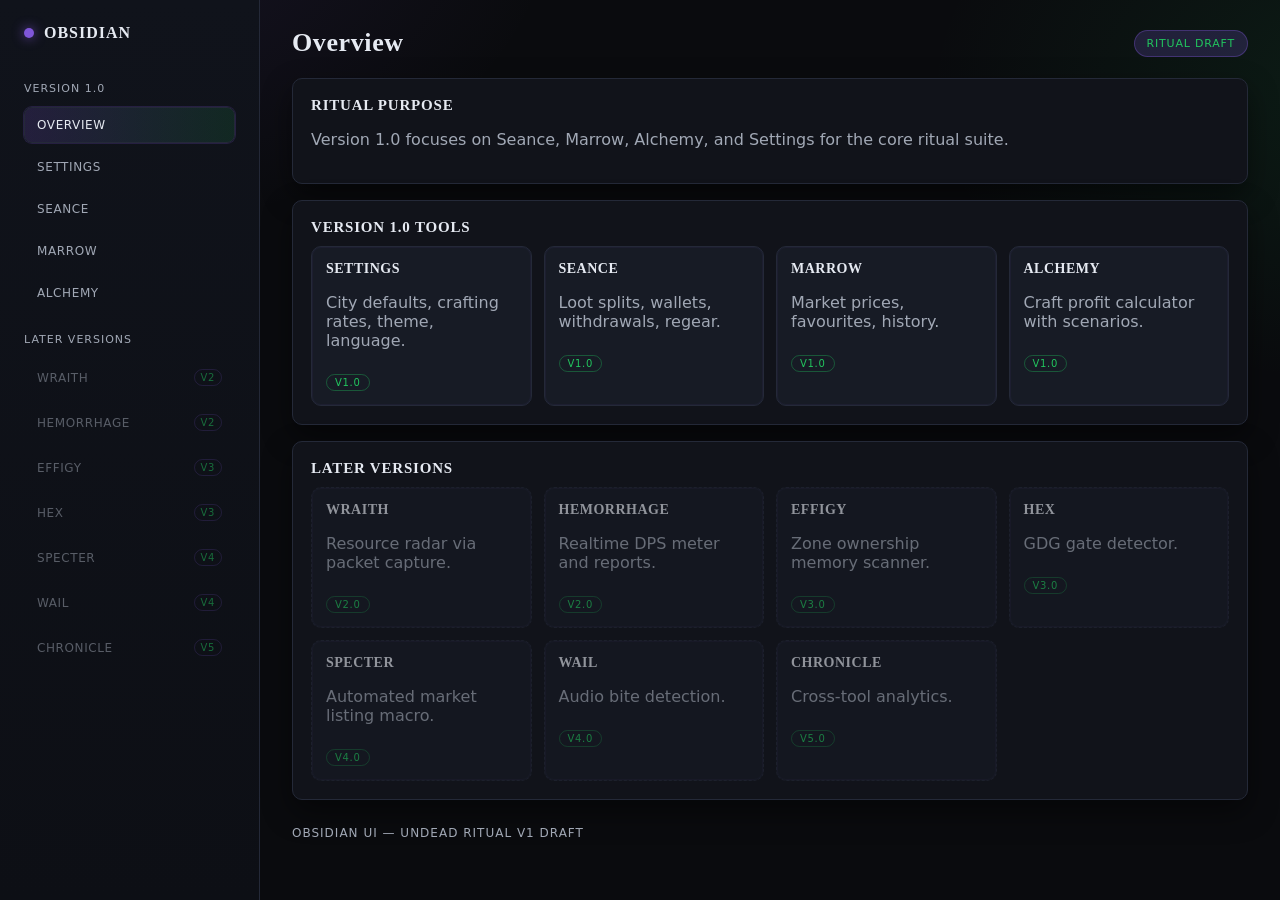
==== ui/index.html @ a00f249b "Initial Obsidian v1 setup Co-authored-by: Copilot <223556219+Copilot@users.noreply.github.com>" ====
<!doctype html>
<html lang="en">
<head>
  <meta charset="utf-8" />
  <meta name="viewport" content="width=device-width, initial-scale=1" />
  <title>Obsidian — Overview</title>
  <link rel="stylesheet" href="styles/main.css" />
</head>
<body data-page="overview">
  <div class="app">
    <aside class="sidebar">
      <div class="logo"><span class="dot"></span> Obsidian</div>
      <nav class="nav">
        <div class="nav-section">Version 1.0</div>
<a class="nav-item active" href="index.html">Overview</a>
<a class="nav-item" href="pages/settings.html">Settings</a>
<a class="nav-item" href="pages/seance.html">Seance</a>
<a class="nav-item" href="pages/marrow.html">Marrow</a>
<a class="nav-item" href="pages/alchemy.html">Alchemy</a>
<div class="nav-section">Later Versions</div>
<a class="nav-item disabled" href="#">Wraith<span class="nav-tag">v2</span></a>
<a class="nav-item disabled" href="#">Hemorrhage<span class="nav-tag">v2</span></a>
<a class="nav-item disabled" href="#">Effigy<span class="nav-tag">v3</span></a>
<a class="nav-item disabled" href="#">Hex<span class="nav-tag">v3</span></a>
<a class="nav-item disabled" href="#">Specter<span class="nav-tag">v4</span></a>
<a class="nav-item disabled" href="#">Wail<span class="nav-tag">v4</span></a>
<a class="nav-item disabled" href="#">Chronicle<span class="nav-tag">v5</span></a>
      </nav>
    </aside>
    <main class="content">
      <div class="header">
        <h1>Overview</h1>
        <span class="badge">Ritual Draft</span>
      </div>
      <section class="section"><h2>Ritual Purpose</h2><p class="muted">Version 1.0 focuses on Seance, Marrow, Alchemy, and Settings for the core ritual suite.</p></section>
<section class="section"><h2>Version 1.0 Tools</h2><div class="grid">
  <a class="card" href="pages/settings.html"><h3>Settings</h3><p class="muted">City defaults, crafting rates, theme, language.</p><span class="card-tag">v1.0</span></a>
  <a class="card" href="pages/seance.html"><h3>Seance</h3><p class="muted">Loot splits, wallets, withdrawals, regear.</p><span class="card-tag">v1.0</span></a>
  <a class="card" href="pages/marrow.html"><h3>Marrow</h3><p class="muted">Market prices, favourites, history.</p><span class="card-tag">v1.0</span></a>
  <a class="card" href="pages/alchemy.html"><h3>Alchemy</h3><p class="muted">Craft profit calculator with scenarios.</p><span class="card-tag">v1.0</span></a>
</div></section>
<section class="section"><h2>Later Versions</h2><div class="grid">
  <div class="card disabled"><h3>Wraith</h3><p class="muted">Resource radar via packet capture.</p><span class="card-tag">v2.0</span></div>
  <div class="card disabled"><h3>Hemorrhage</h3><p class="muted">Realtime DPS meter and reports.</p><span class="card-tag">v2.0</span></div>
  <div class="card disabled"><h3>Effigy</h3><p class="muted">Zone ownership memory scanner.</p><span class="card-tag">v3.0</span></div>
  <div class="card disabled"><h3>Hex</h3><p class="muted">GDG gate detector.</p><span class="card-tag">v3.0</span></div>
  <div class="card disabled"><h3>Specter</h3><p class="muted">Automated market listing macro.</p><span class="card-tag">v4.0</span></div>
  <div class="card disabled"><h3>Wail</h3><p class="muted">Audio bite detection.</p><span class="card-tag">v4.0</span></div>
  <div class="card disabled"><h3>Chronicle</h3><p class="muted">Cross-tool analytics.</p><span class="card-tag">v5.0</span></div>
</div></section>
      <div class="footer">Obsidian UI — undead ritual v1 draft</div>
    </main>
  </div>
  <script src="app.js"></script>
</body>
</html>
---- ui/styles/main.css ----
/* Obsidian UI - undead ritual theme */
:root {
  --bg: #0a0b0e;
  --panel: #11131a;
  --panel-2: #171b25;
  --text: #e6eaf2;
  --muted: #a1a8b5;
  --accent: #7f56d9;
  --accent-2: #22c55e;
  --danger: #ef4444;
  --border: #242938;
  --radius: 10px;
  --shadow: 0 12px 30px rgba(0, 0, 0, 0.45);
}

* { box-sizing: border-box; }

body {
  margin: 0;
  font-family: "Inter", "Segoe UI", system-ui, -apple-system, sans-serif;
  background:
    radial-gradient(900px 600px at 5% -10%, rgba(127, 86, 217, 0.12), transparent 55%),
    radial-gradient(800px 500px at 110% 10%, rgba(34, 197, 94, 0.1), transparent 60%),
    var(--bg);
  color: var(--text);
}

a { color: inherit; text-decoration: none; }

.app {
  display: grid;
  grid-template-columns: 260px 1fr;
  min-height: 100vh;
}

.sidebar {
  background: linear-gradient(180deg, #10131b 0%, #0d0f15 100%);
  border-right: 1px solid var(--border);
  padding: 24px;
}

.logo {
  display: flex;
  align-items: center;
  gap: 10px;
  font-weight: 700;
  letter-spacing: 1px;
  margin-bottom: 24px;
  text-transform: uppercase;
  font-family: "Cinzel", "Georgia", "Times New Roman", serif;
}

.logo .dot {
  width: 10px;
  height: 10px;
  border-radius: 50%;
  background: var(--accent);
  box-shadow: 0 0 12px rgba(127, 86, 217, 0.8);
}

.nav {
  display: flex;
  flex-direction: column;
  gap: 6px;
}

.nav-section {
  margin-top: 16px;
  margin-bottom: 6px;
  font-size: 11px;
  text-transform: uppercase;
  letter-spacing: 1px;
  color: var(--muted);
}

.nav-item {
  padding: 10px 12px;
  border-radius: 8px;
  color: var(--muted);
  border: 1px solid transparent;
  font-size: 12px;
  text-transform: uppercase;
  letter-spacing: 0.6px;
  display: flex;
  justify-content: space-between;
  align-items: center;
  gap: 8px;
}

.nav-item.active {
  background: linear-gradient(90deg, rgba(127, 86, 217, 0.18), rgba(34, 197, 94, 0.12));
  color: var(--text);
  border: 1px solid var(--border);
  box-shadow: 0 0 0 1px rgba(127, 86, 217, 0.2);
}

.nav-item.disabled {
  opacity: 0.5;
  cursor: not-allowed;
}

.nav-item:hover { color: var(--text); }

.nav-tag {
  font-size: 10px;
  padding: 2px 6px;
  border-radius: 999px;
  border: 1px solid rgba(127, 86, 217, 0.35);
  color: var(--accent-2);
}

.content {
  padding: 28px 32px 40px;
}

.header {
  display: flex;
  align-items: center;
  justify-content: space-between;
  margin-bottom: 20px;
}

.header h1 {
  margin: 0;
  font-size: 26px;
  letter-spacing: 0.6px;
  font-family: "Cinzel", "Georgia", "Times New Roman", serif;
}

.badge {
  padding: 6px 12px;
  border-radius: 999px;
  background: rgba(127, 86, 217, 0.2);
  color: var(--accent-2);
  font-size: 11px;
  border: 1px solid rgba(127, 86, 217, 0.35);
  text-transform: uppercase;
  letter-spacing: 0.8px;
}

.section {
  background: var(--panel);
  border: 1px solid var(--border);
  border-radius: var(--radius);
  padding: 18px;
  margin-bottom: 16px;
  box-shadow: var(--shadow);
}

.section h2 {
  margin: 0 0 10px;
  font-size: 15px;
  text-transform: uppercase;
  letter-spacing: 0.8px;
  font-family: "Cinzel", "Georgia", "Times New Roman", serif;
}

.section.banner {
  background: linear-gradient(90deg, rgba(127, 86, 217, 0.18), rgba(34, 197, 94, 0.12));
  border: 1px solid rgba(127, 86, 217, 0.4);
}

.muted { color: var(--muted); }

.grid {
  display: grid;
  gap: 12px;
  grid-template-columns: repeat(auto-fit, minmax(220px, 1fr));
}

.card {
  background: var(--panel-2);
  border: 1px solid var(--border);
  border-radius: var(--radius);
  padding: 14px;
  min-height: 110px;
  box-shadow: inset 0 0 0 1px rgba(127, 86, 217, 0.06);
}

pre.card {
  white-space: pre-wrap;
  overflow: auto;
}

.card.disabled {
  opacity: 0.6;
  border-style: dashed;
}

.card h3 {
  margin: 0 0 6px;
  font-size: 14px;
  text-transform: uppercase;
  letter-spacing: 0.5px;
  font-family: "Cinzel", "Georgia", "Times New Roman", serif;
}

.card-tag {
  display: inline-flex;
  margin-top: 8px;
  padding: 2px 8px;
  font-size: 10px;
  border-radius: 999px;
  border: 1px solid rgba(34, 197, 94, 0.35);
  color: var(--accent-2);
  text-transform: uppercase;
  letter-spacing: 0.7px;
}

.list {
  margin: 0;
  padding-left: 18px;
  color: var(--muted);
}

.table {
  width: 100%;
  border-collapse: collapse;
  font-size: 13px;
}

.table th, .table td {
  text-align: left;
  padding: 8px 6px;
  border-bottom: 1px solid var(--border);
}

.table th { color: var(--accent-2); font-weight: 600; }

.form-grid {
  display: grid;
  gap: 12px;
  grid-template-columns: repeat(auto-fit, minmax(220px, 1fr));
}

.field {
  display: flex;
  flex-direction: column;
  gap: 6px;
}

.field label {
  font-size: 12px;
  color: var(--muted);
  text-transform: uppercase;
  letter-spacing: 0.6px;
}

.field input,
.field select,
.field textarea {
  background: var(--panel-2);
  border: 1px solid var(--border);
  border-radius: 8px;
  padding: 8px 10px;
  color: var(--text);
  font-size: 13px;
}

.btn {
  display: inline-flex;
  align-items: center;
  gap: 8px;
  padding: 8px 14px;
  border-radius: 8px;
  border: 1px solid rgba(127, 86, 217, 0.4);
  background: rgba(127, 86, 217, 0.2);
  color: var(--text);
  font-size: 12px;
  text-transform: uppercase;
  letter-spacing: 0.8px;
}

.footer {
  margin-top: 26px;
  color: var(--muted);
  font-size: 12px;
  text-transform: uppercase;
  letter-spacing: 1px;
}

@media (max-width: 980px) {
  .app { grid-template-columns: 1fr; }
  .sidebar { position: sticky; top: 0; z-index: 5; }
}
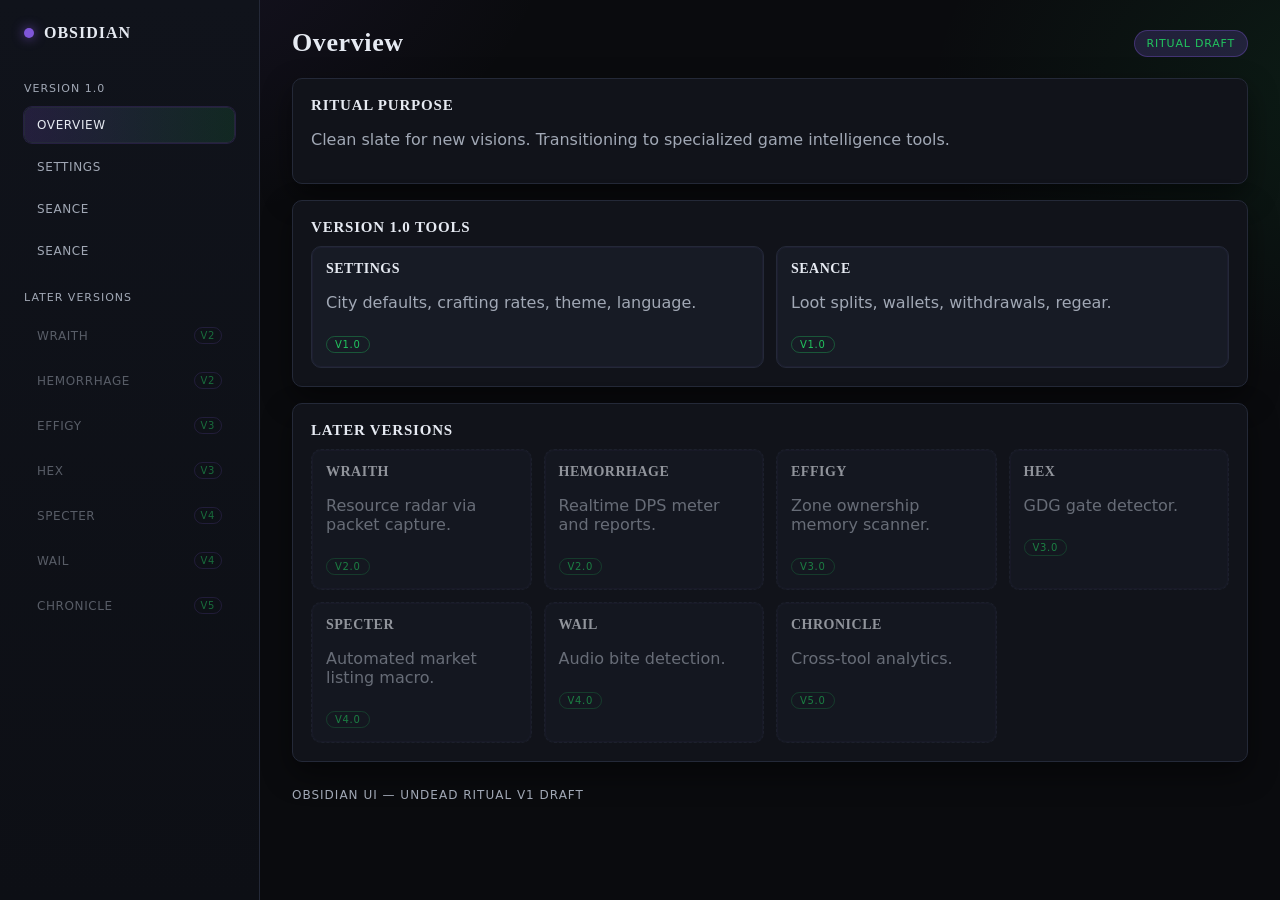
==== commit e7ab7fc8: "refactor: modularize market and recipe logic by extracting atlas module and consolidating data struc" ====
--- a/ui/index.html
+++ b/ui/index.html
@@ -15,8 +15,7 @@
 <a class="nav-item active" href="index.html">Overview</a>
 <a class="nav-item" href="pages/settings.html">Settings</a>
 <a class="nav-item" href="pages/seance.html">Seance</a>
-<a class="nav-item" href="pages/marrow.html">Marrow</a>
-<a class="nav-item" href="pages/alchemy.html">Alchemy</a>
+<a class="nav-item" href="pages/seance.html">Seance</a>
 <div class="nav-section">Later Versions</div>
 <a class="nav-item disabled" href="#">Wraith<span class="nav-tag">v2</span></a>
 <a class="nav-item disabled" href="#">Hemorrhage<span class="nav-tag">v2</span></a>
@@ -32,12 +31,10 @@
         <h1>Overview</h1>
         <span class="badge">Ritual Draft</span>
       </div>
-      <section class="section"><h2>Ritual Purpose</h2><p class="muted">Version 1.0 focuses on Seance, Marrow, Alchemy, and Settings for the core ritual suite.</p></section>
+      <section class="section"><h2>Ritual Purpose</h2><p class="muted">Clean slate for new visions. Transitioning to specialized game intelligence tools.</p></section>
 <section class="section"><h2>Version 1.0 Tools</h2><div class="grid">
   <a class="card" href="pages/settings.html"><h3>Settings</h3><p class="muted">City defaults, crafting rates, theme, language.</p><span class="card-tag">v1.0</span></a>
   <a class="card" href="pages/seance.html"><h3>Seance</h3><p class="muted">Loot splits, wallets, withdrawals, regear.</p><span class="card-tag">v1.0</span></a>
-  <a class="card" href="pages/marrow.html"><h3>Marrow</h3><p class="muted">Market prices, favourites, history.</p><span class="card-tag">v1.0</span></a>
-  <a class="card" href="pages/alchemy.html"><h3>Alchemy</h3><p class="muted">Craft profit calculator with scenarios.</p><span class="card-tag">v1.0</span></a>
 </div></section>
 <section class="section"><h2>Later Versions</h2><div class="grid">
   <div class="card disabled"><h3>Wraith</h3><p class="muted">Resource radar via packet capture.</p><span class="card-tag">v2.0</span></div>
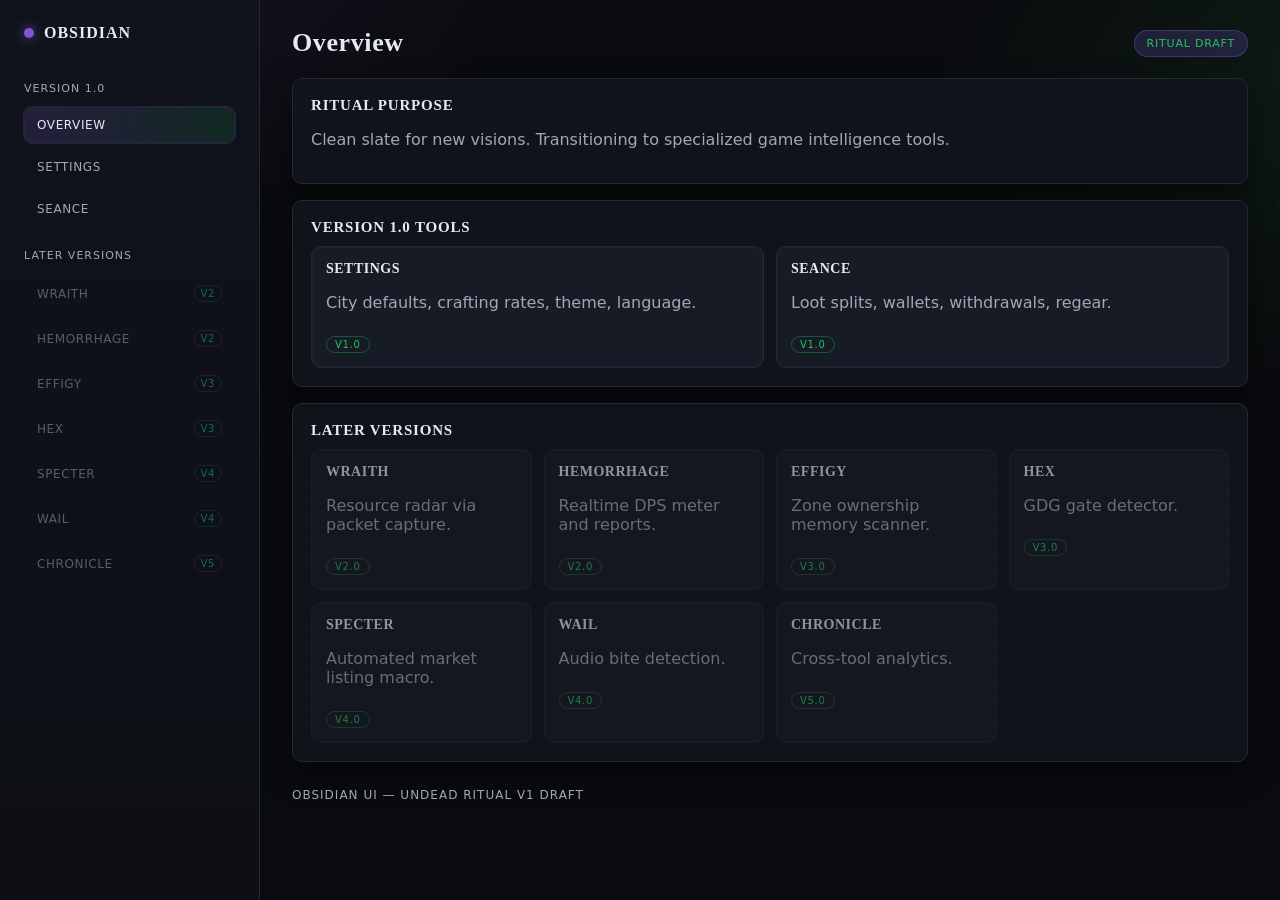
==== commit 99a7ec3a: "Fix: UI runtime guards, remove duplicate nav link, and make backend compile (add stubs) Added proxy " ====
--- a/ui/index.html
+++ b/ui/index.html
@@ -14,7 +14,6 @@
         <div class="nav-section">Version 1.0</div>
 <a class="nav-item active" href="index.html">Overview</a>
 <a class="nav-item" href="pages/settings.html">Settings</a>
-<a class="nav-item" href="pages/seance.html">Seance</a>
 <a class="nav-item" href="pages/seance.html">Seance</a>
 <div class="nav-section">Later Versions</div>
 <a class="nav-item disabled" href="#">Wraith<span class="nav-tag">v2</span></a>
--- a/ui/styles/main.css
+++ b/ui/styles/main.css
@@ -11,6 +11,7 @@
   --border: #242938;
   --radius: 10px;
   --shadow: 0 12px 30px rgba(0, 0, 0, 0.45);
+  --glow: 0 0 15px rgba(127, 86, 217, 0.4);
 }
 
 * { box-sizing: border-box; }
@@ -255,6 +256,71 @@
   padding: 8px 10px;
   color: var(--text);
   font-size: 13px;
+  outline: none;
+  transition: border-color 0.2s, box-shadow 0.2s;
+}
+
+.field input:focus, .field select:focus {
+  border-color: var(--accent);
+  box-shadow: 0 0 0 2px rgba(127, 86, 217, 0.2);
+}
+
+/* Custom Checkbox/Radio */
+input[type="checkbox"], input[type="radio"] {
+  appearance: none;
+  width: 16px;
+  height: 16px;
+  border: 1px solid var(--border);
+  border-radius: 4px;
+  background: var(--panel-2);
+  cursor: pointer;
+  position: relative;
+  transition: background 0.2s, border-color 0.2s;
+}
+
+input[type="radio"] { border-radius: 50%; }
+
+input[type="checkbox"]:checked, input[type="radio"]:checked {
+  background: var(--accent);
+  border-color: var(--accent);
+  box-shadow: 0 0 8px rgba(127, 86, 217, 0.5);
+}
+
+input[type="checkbox"]:checked::after {
+  content: '✓';
+  position: absolute;
+  top: 50%;
+  left: 50%;
+  transform: translate(-50%, -50%);
+  color: white;
+  font-size: 10px;
+}
+
+input[type="radio"]:checked::after {
+  content: '';
+  position: absolute;
+  top: 50%;
+  left: 50%;
+  transform: translate(-50%, -50%);
+  width: 6px;
+  height: 6px;
+  border-radius: 50%;
+  background: white;
+}
+
+/* Skeleton Animation */
+@keyframes pulse {
+  0% { opacity: 1; }
+  50% { opacity: 0.4; }
+  100% { opacity: 1; }
+}
+
+.skeleton {
+  animation: pulse 1.5s infinite ease-in-out;
+  background: rgba(255, 255, 255, 0.05);
+  border-radius: 4px;
+  color: transparent !important;
+  pointer-events: none;
 }
 
 .btn {
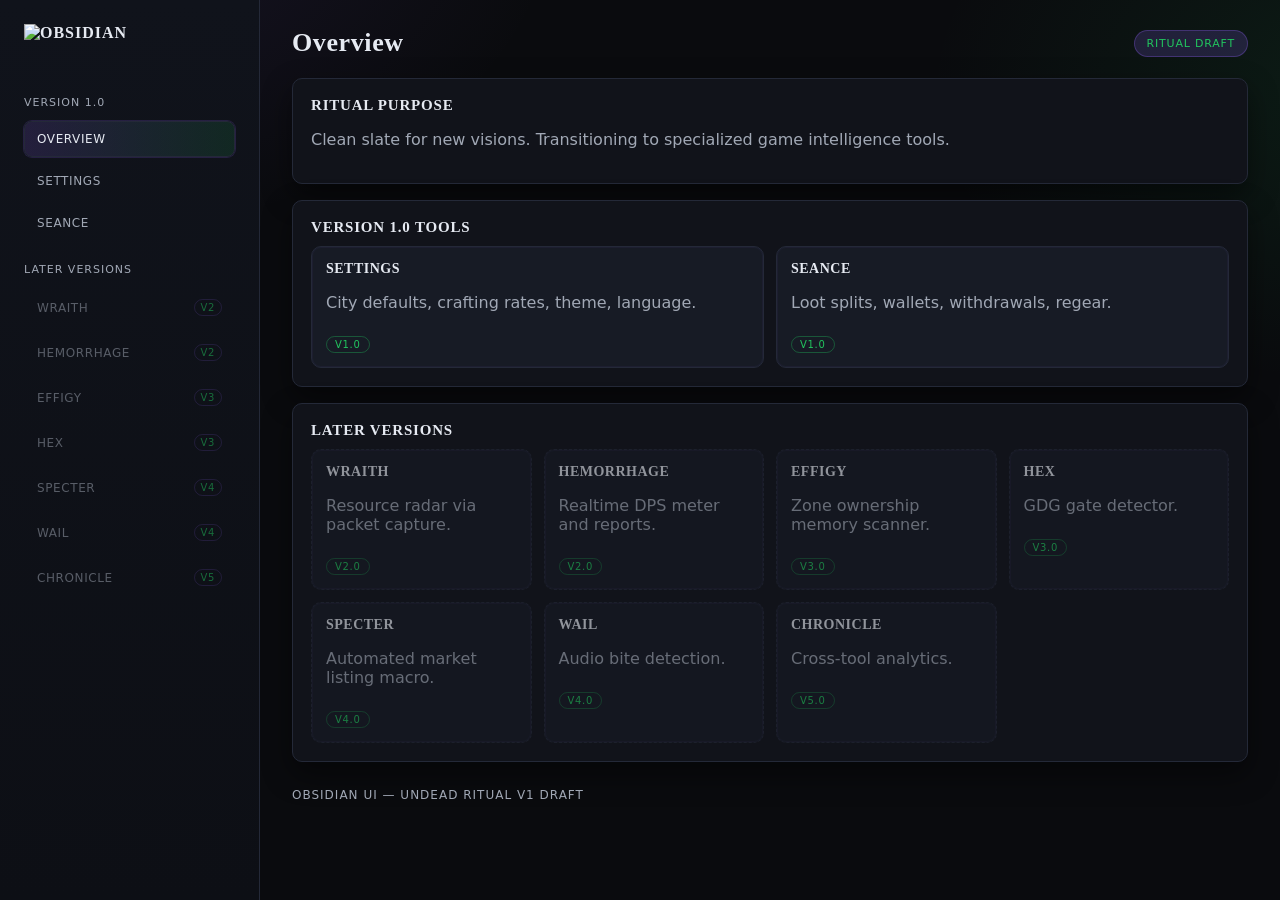
==== commit 6b19e4ab: "Refactor code structure for improved readability and maintainability" ====
--- a/ui/index.html
+++ b/ui/index.html
@@ -9,7 +9,7 @@
 <body data-page="overview">
   <div class="app">
     <aside class="sidebar">
-      <div class="logo"><span class="dot"></span> Obsidian</div>
+      <div class="logo"><img src="assets/download.png" alt="Obsidian" class="logo-img" style="height:32px;width:auto"/></div>
       <nav class="nav">
         <div class="nav-section">Version 1.0</div>
 <a class="nav-item active" href="index.html">Overview</a>
--- a/ui/styles/main.css
+++ b/ui/styles/main.css
@@ -59,6 +59,18 @@
   box-shadow: 0 0 12px rgba(127, 86, 217, 0.8);
 }
 
+.logo img.logo-img {
+  height: 32px;
+  width: auto;
+  display: block;
+}
+
+.sidebar-logo img.logo-img {
+  height: 36px;
+  width: auto;
+  display: block;
+}
+
 .nav {
   display: flex;
   flex-direction: column;
